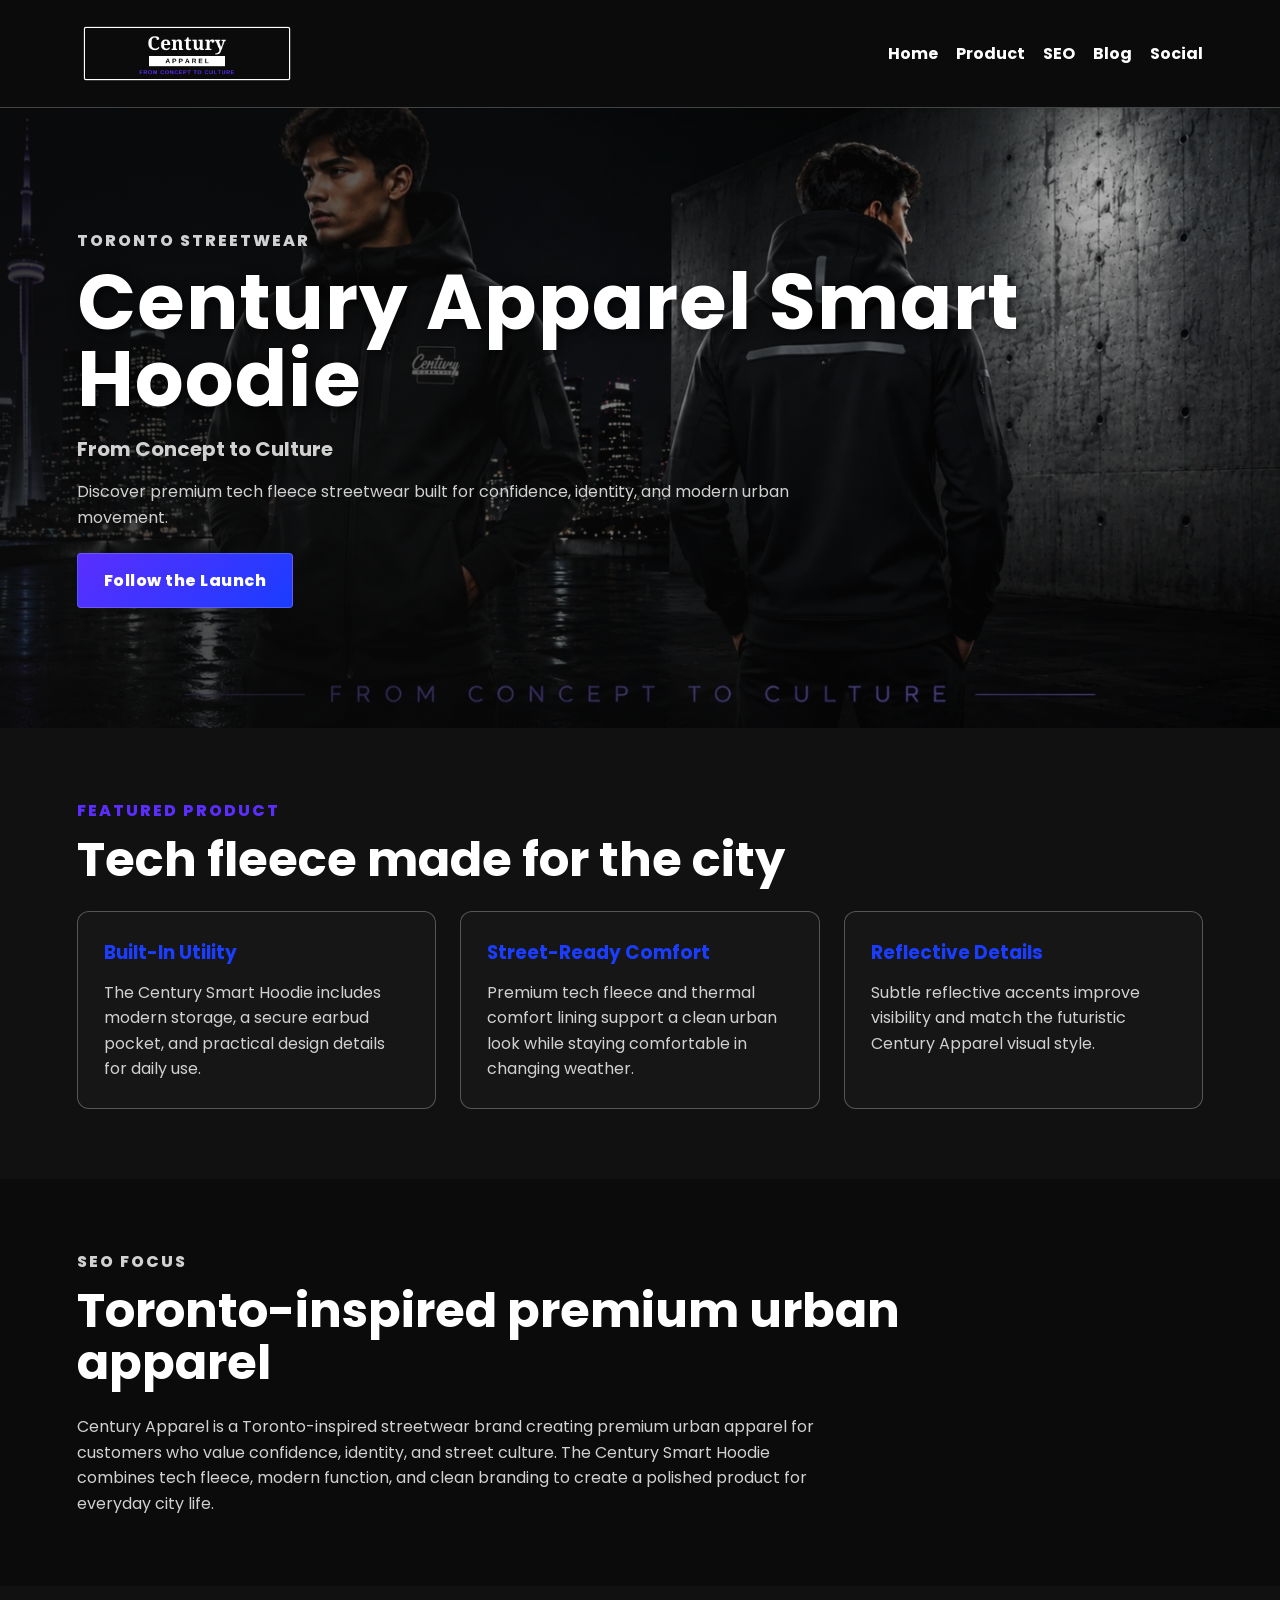
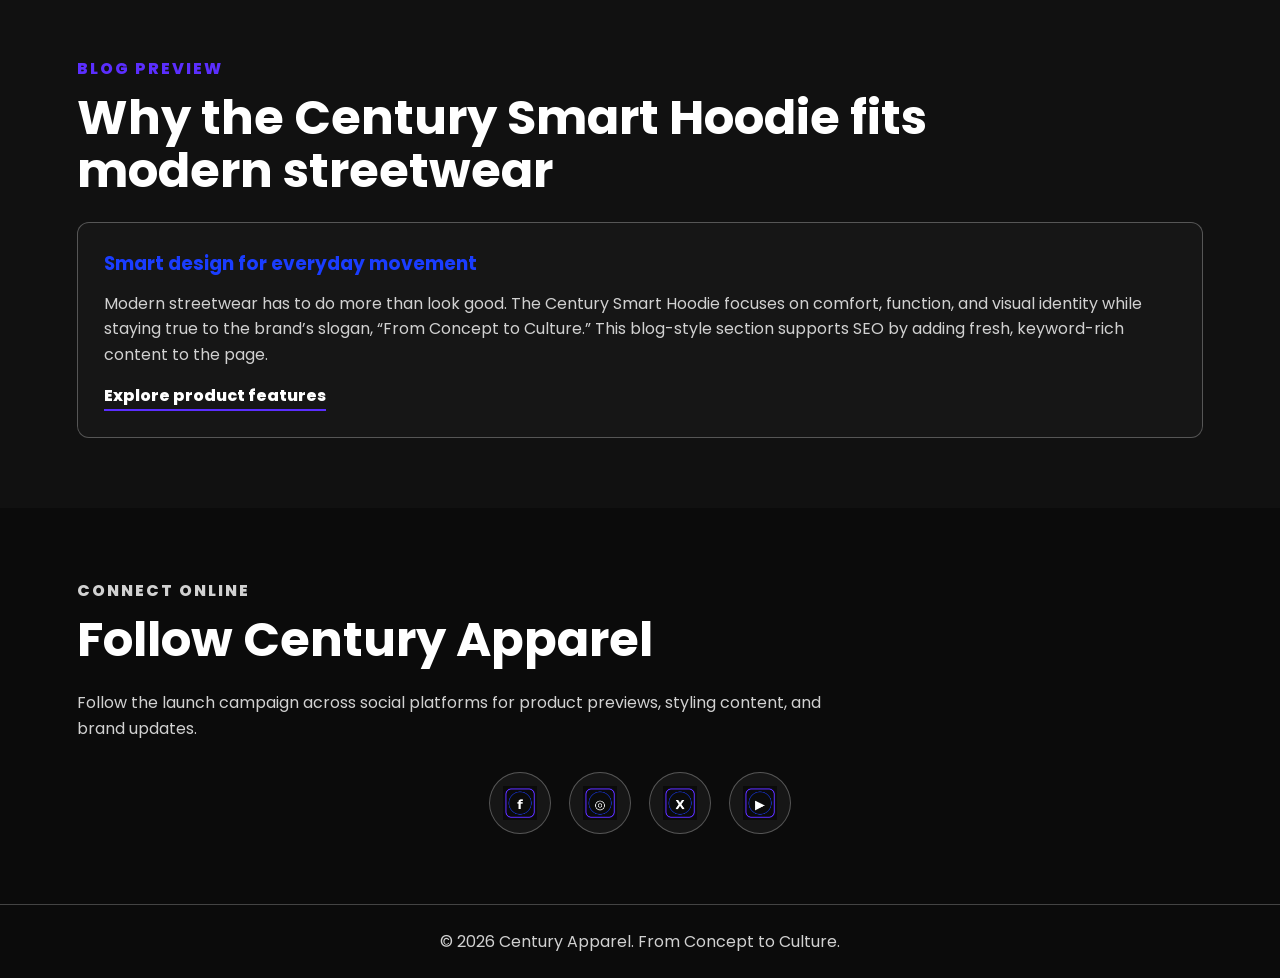
==== index.html @ 3e0d1582 "Add files via upload" ====
<!DOCTYPE html>
<html lang="en">
<head>
  <meta charset="UTF-8">
  <meta name="viewport" content="width=device-width, initial-scale=1.0">

  <title>Century Apparel | Toronto Smart Hoodie and Urban Streetwear</title>
  <meta name="description" content="Century Apparel creates Toronto-inspired premium urban streetwear, including the Century Smart Hoodie built with tech fleece, reflective details, and modern streetwear function.">
  <meta name="keywords" content="Century Apparel, Toronto streetwear, smart hoodie, tech fleece hoodie, urban apparel, premium streetwear, From Concept to Culture">
  <meta name="author" content="Century Apparel">
  <meta name="robots" content="index, follow">

  <meta property="og:title" content="Century Apparel | From Concept to Culture">
  <meta property="og:description" content="Discover the Century Smart Hoodie, a premium tech fleece streetwear piece inspired by Toronto culture.">
  <meta property="og:type" content="website">
  <meta property="og:image" content="images/century-smart-hoodie-hero.webp">

  <meta name="twitter:card" content="summary_large_image">
  <meta name="twitter:title" content="Century Apparel Smart Hoodie">
  <meta name="twitter:description" content="Tech fleece. Street ready. Future built. From Concept to Culture.">
  <meta name="twitter:image" content="images/century-smart-hoodie-hero.webp">

  <link rel="preconnect" href="https://fonts.googleapis.com">
  <link rel="preconnect" href="https://fonts.gstatic.com" crossorigin>
  <link href="https://fonts.googleapis.com/css2?family=Poppins:wght@400;600;700;800&display=swap" rel="stylesheet">
  <link rel="stylesheet" href="style.css">
</head>
<body>
  <a class="skip-link" href="#main-content">Skip to main content</a>

  <header class="site-header">
    <a href="#home" aria-label="Century Apparel home">
      <img class="logo" src="images/century-apparel-logo.png" alt="Century Apparel official logo">
    </a>

    <nav class="site-nav" aria-label="Main navigation">
      <ul>
        <li><a href="#home">Home</a></li>
        <li><a href="#product">Product</a></li>
        <li><a href="#seo">SEO</a></li>
        <li><a href="#blog">Blog</a></li>
        <li><a href="#social">Social</a></li>
      </ul>
    </nav>
  </header>

  <main id="main-content">
    <section class="hero" id="home" aria-label="Century Apparel Smart Hoodie hero section">
      <div class="hero-content">
        <p class="eyebrow">Toronto Streetwear</p>
        <h1>Century Apparel Smart Hoodie</h1>
        <p class="tagline">From Concept to Culture</p>
        <p>
          Discover premium tech fleece streetwear built for confidence, identity,
          and modern urban movement.
        </p>
        <a class="button" href="#social">Follow the Launch</a>
      </div>
    </section>

    <section class="product" id="product" aria-labelledby="product-heading">
      <div class="section-wrap">
        <div class="section-heading">
          <p class="eyebrow">Featured Product</p>
          <h2 id="product-heading">Tech fleece made for the city</h2>
        </div>

        <div class="product-grid">
          <article class="card">
            <h3>Built-In Utility</h3>
            <p>The Century Smart Hoodie includes modern storage, a secure earbud pocket, and practical design details for daily use.</p>
          </article>

          <article class="card">
            <h3>Street-Ready Comfort</h3>
            <p>Premium tech fleece and thermal comfort lining support a clean urban look while staying comfortable in changing weather.</p>
          </article>

          <article class="card">
            <h3>Reflective Details</h3>
            <p>Subtle reflective accents improve visibility and match the futuristic Century Apparel visual style.</p>
          </article>
        </div>
      </div>
    </section>

    <section class="seo-copy" id="seo" aria-labelledby="seo-heading">
      <div class="section-wrap">
        <div class="section-heading">
          <p class="eyebrow">SEO Focus</p>
          <h2 id="seo-heading">Toronto-inspired premium urban apparel</h2>
        </div>
        <p>
          Century Apparel is a Toronto-inspired streetwear brand creating premium urban apparel for customers
          who value confidence, identity, and street culture. The Century Smart Hoodie combines tech fleece,
          modern function, and clean branding to create a polished product for everyday city life.
        </p>
      </div>
    </section>

    <section class="blog" id="blog" aria-labelledby="blog-heading">
      <div class="section-wrap">
        <div class="section-heading">
          <p class="eyebrow">Blog Preview</p>
          <h2 id="blog-heading">Why the Century Smart Hoodie fits modern streetwear</h2>
        </div>
        <article class="blog-card">
          <h3>Smart design for everyday movement</h3>
          <p>
            Modern streetwear has to do more than look good. The Century Smart Hoodie focuses on comfort,
            function, and visual identity while staying true to the brand’s slogan, “From Concept to Culture.”
            This blog-style section supports SEO by adding fresh, keyword-rich content to the page.
          </p>
          <a class="text-link" href="#product">Explore product features</a>
        </article>
      </div>
    </section>

    <section class="social-section" id="social" aria-labelledby="social-heading">
      <div class="section-wrap">
        <div class="section-heading">
          <p class="eyebrow">Connect Online</p>
          <h2 id="social-heading">Follow Century Apparel</h2>
        </div>
        <p>
          Follow the launch campaign across social platforms for product previews, styling content,
          and brand updates.
        </p>

        <nav class="social-icons" aria-label="Century Apparel social media links">
  <a href="https://example.com/facebook" target="_blank" rel="noopener noreferrer" aria-label="Visit Century Apparel on Facebook">
    <img src="images/facebook-icon.png" alt="Facebook icon">
  </a>
  <a href="https://example.com/instagram" target="_blank" rel="noopener noreferrer" aria-label="Visit Century Apparel on Instagram">
    <img src="images/instagram-icon.png" alt="Instagram icon">
  </a>
  <a href="https://example.com/x" target="_blank" rel="noopener noreferrer" aria-label="Visit Century Apparel on X">
    <img src="images/x-icon.png" alt="X icon">
  </a>
  <a href="https://example.com/youtube" target="_blank" rel="noopener noreferrer" aria-label="Visit Century Apparel on YouTube">
    <img src="images/youtube-icon.png" alt="YouTube icon">
  </a>
</nav>
      </div>
    </section>
  </main>

  <footer>
    <p>&copy; 2026 Century Apparel. From Concept to Culture.</p>
  </footer>
</body>
</html>
---- style.css ----
:root {
  --jet-black: #0B0B0B;
  --pure-white: #FFFFFF;
  --light-grey: #D1D1D1;
  --stone-grey: #8A8A8A;
  --royal-purple: #5B2EFF;
  --royal-blue: #1A3DFF;
  --panel: #111111;
  --panel-soft: #161616;
}

* {
  box-sizing: border-box;
  margin: 0;
  padding: 0;
}

html {
  scroll-behavior: smooth;
}

body {
  font-family: "Poppins", Arial, Helvetica, sans-serif;
  color: var(--pure-white);
  background: var(--jet-black);
  line-height: 1.6;
}

.skip-link {
  position: absolute;
  left: -999px;
  top: 12px;
  padding: 12px 16px;
  color: var(--pure-white);
  background: var(--royal-purple);
  text-decoration: none;
  font-weight: 700;
  z-index: 1000;
}

.skip-link:focus {
  left: 12px;
}

.site-header {
  display: flex;
  align-items: center;
  justify-content: space-between;
  gap: 24px;
  padding: 20px 6%;
  border-bottom: 1px solid rgba(138, 138, 138, 0.45);
  background: var(--jet-black);
}

.logo {
  width: 220px;
  max-width: 100%;
  height: auto;
  display: block;
}

.site-nav ul {
  display: flex;
  flex-wrap: wrap;
  gap: 18px;
  align-items: center;
  justify-content: center;
  list-style: none;
}

.site-nav a {
  color: var(--pure-white);
  text-decoration: none;
  font-weight: 700;
  transition: color 0.25s ease;
}

.site-nav a:hover,
.site-nav a:focus {
  color: var(--royal-purple);
  outline: 2px solid var(--royal-purple);
  outline-offset: 4px;
}

.hero {
  min-height: 620px;
  padding: 90px 6%;
  background-image:
    linear-gradient(90deg, rgba(11, 11, 11, 0.82), rgba(11, 11, 11, 0.22)),
    url("images/century-smart-hoodie-hero.webp");
  background-size: cover;
  background-position: center;
  display: grid;
  align-items: center;
}

.hero-content,
.section-wrap {
  max-width: 1180px;
  margin: 0 auto;
}

.hero-content {
  width: 100%;
}

.eyebrow {
  color: var(--royal-purple);
  font-weight: 800;
  letter-spacing: 2px;
  text-transform: uppercase;
  margin-bottom: 10px;
}

h1 {
  font-size: clamp(2.4rem, 6vw, 5rem);
  line-height: 1;
  margin-bottom: 16px;
  letter-spacing: 1px;
  text-shadow: 2px 2px 12px rgba(0, 0, 0, 0.72);
}

.tagline {
  color: var(--light-grey);
  font-size: 1.25rem;
  font-weight: 700;
  margin-bottom: 14px;
}

.hero p,
.seo-copy p,
.social-section p {
  max-width: 760px;
  color: var(--light-grey);
}

.button {
  display: inline-block;
  margin-top: 22px;
  padding: 14px 26px;
  color: var(--pure-white);
  background: linear-gradient(135deg, var(--royal-purple), var(--royal-blue));
  text-decoration: none;
  font-weight: 800;
  border-radius: 4px;
  border: 1px solid rgba(255, 255, 255, 0.18);
  letter-spacing: 0.5px;
  transition: transform 0.25s ease, box-shadow 0.25s ease, filter 0.25s ease;
}

.button:hover,
.button:focus {
  transform: translateY(-3px) scale(1.03);
  box-shadow: 0 12px 34px rgba(91, 46, 255, 0.45);
  filter: brightness(1.12);
  outline: none;
}

main section {
  padding: 70px 6%;
}

.product,
.blog {
  background: var(--panel);
}

.seo-copy,
.social-section {
  background: var(--jet-black);
}

.section-heading {
  max-width: 900px;
  margin-bottom: 24px;
}

h2 {
  font-size: clamp(1.8rem, 4vw, 3rem);
  line-height: 1.1;
  margin-bottom: 12px;
}

h3 {
  color: var(--royal-blue);
  margin-bottom: 12px;
}

.product-grid {
  display: grid;
  grid-template-columns: repeat(3, minmax(0, 1fr));
  gap: 24px;
}

.card,
.blog-card {
  padding: 26px;
  background: var(--panel-soft);
  border: 1px solid rgba(138, 138, 138, 0.55);
  border-radius: 12px;
  transition: transform 0.25s ease, border-color 0.25s ease, box-shadow 0.25s ease;
}

.card:hover,
.card:focus-within,
.blog-card:hover,
.blog-card:focus-within {
  transform: translateY(-4px);
  border-color: var(--royal-purple);
  box-shadow: 0 14px 34px rgba(91, 46, 255, 0.25);
}

.card p,
.blog-card p {
  color: var(--light-grey);
}

.text-link {
  display: inline-block;
  margin-top: 16px;
  color: var(--pure-white);
  font-weight: 800;
  text-decoration: none;
  border-bottom: 2px solid var(--royal-purple);
}

.text-link:hover,
.text-link:focus {
  color: var(--royal-purple);
  outline: 2px solid var(--royal-purple);
  outline-offset: 4px;
}

.social-icons {
  display: flex;
  justify-content: center;
  flex-wrap: wrap;
  gap: 18px;
  margin: 30px 0 0;
}

.social-icons a {
  display: inline-flex;
  align-items: center;
  justify-content: center;
  width: 62px;
  height: 62px;
  border: 1px solid rgba(138, 138, 138, 0.55);
  border-radius: 50%;
  background: var(--panel-soft);
  transition: transform 0.25s ease, border-color 0.25s ease, box-shadow 0.25s ease;
}

.social-icons img {
  width: 34px;
  height: 34px;
  object-fit: contain;
  transition: transform 0.25s ease;
}

.social-icons a:hover,
.social-icons a:focus {
  transform: translateY(-4px) scale(1.08);
  border-color: var(--royal-purple);
  box-shadow: 0 14px 34px rgba(91, 46, 255, 0.35);
  outline: none;
}

.social-icons a:hover img,
.social-icons a:focus img {
  transform: scale(1.15);
}

footer {
  padding: 24px 6%;
  text-align: center;
  color: var(--light-grey);
  border-top: 1px solid rgba(138, 138, 138, 0.45);
  background: var(--jet-black);
}

@media (max-width: 900px) {
  .site-header {
    flex-direction: column;
    text-align: center;
  }

  .site-nav ul {
    gap: 10px;
  }

  .site-nav a {
    display: inline-block;
    padding: 6px;
  }

  .logo {
    width: 190px;
  }

  .hero {
    min-height: 520px;
    padding: 72px 6%;
    background-position: center;
  }

  .product-grid {
    grid-template-columns: 1fr;
  }
}

@media (max-width: 600px) {
  main section {
    padding: 52px 5%;
  }

  .hero {
    min-height: 470px;
    padding: 58px 5%;
  }

  .button {
    width: 100%;
    text-align: center;
  }

  .social-icons a {
    width: 56px;
    height: 56px;
  }
}
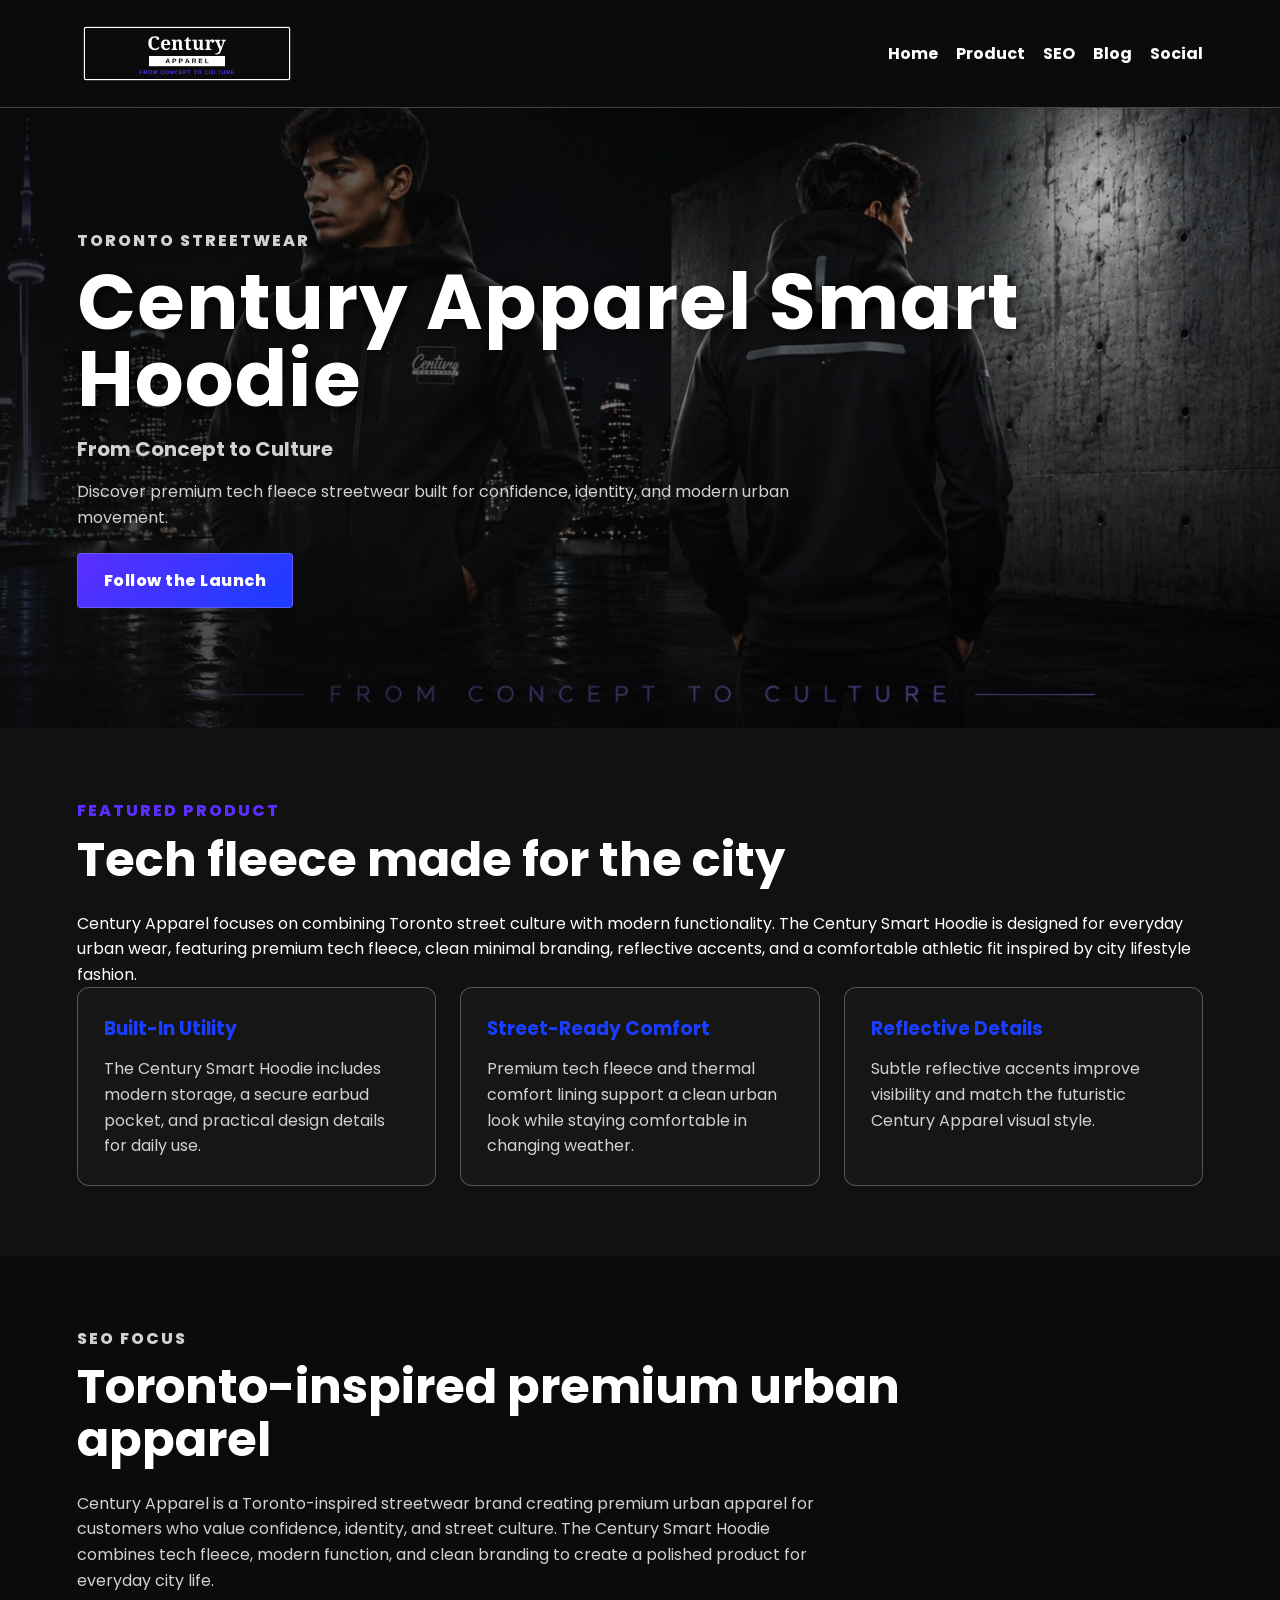
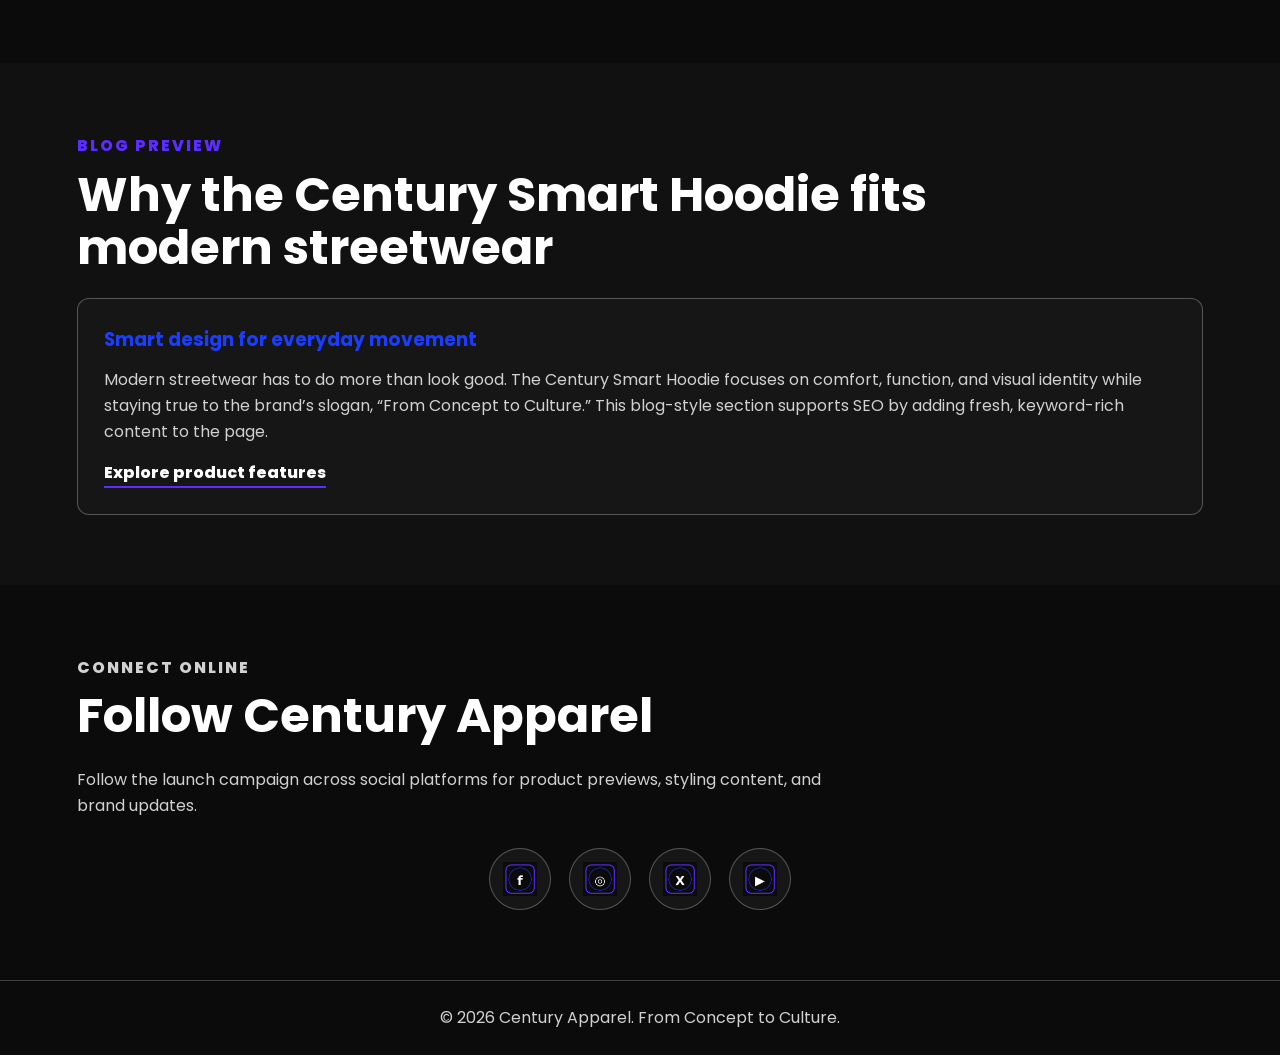
==== commit 01f1b6ea: "Add product description for Century Smart Hoodie Added a description paragraph for the Century Smart" ====
--- a/index.html
+++ b/index.html
@@ -64,7 +64,11 @@
           <p class="eyebrow">Featured Product</p>
           <h2 id="product-heading">Tech fleece made for the city</h2>
         </div>
-
+<p>
+Century Apparel focuses on combining Toronto street culture with modern functionality. 
+The Century Smart Hoodie is designed for everyday urban wear, featuring premium tech fleece, 
+clean minimal branding, reflective accents, and a comfortable athletic fit inspired by city lifestyle fashion.
+</p>
         <div class="product-grid">
           <article class="card">
             <h3>Built-In Utility</h3>
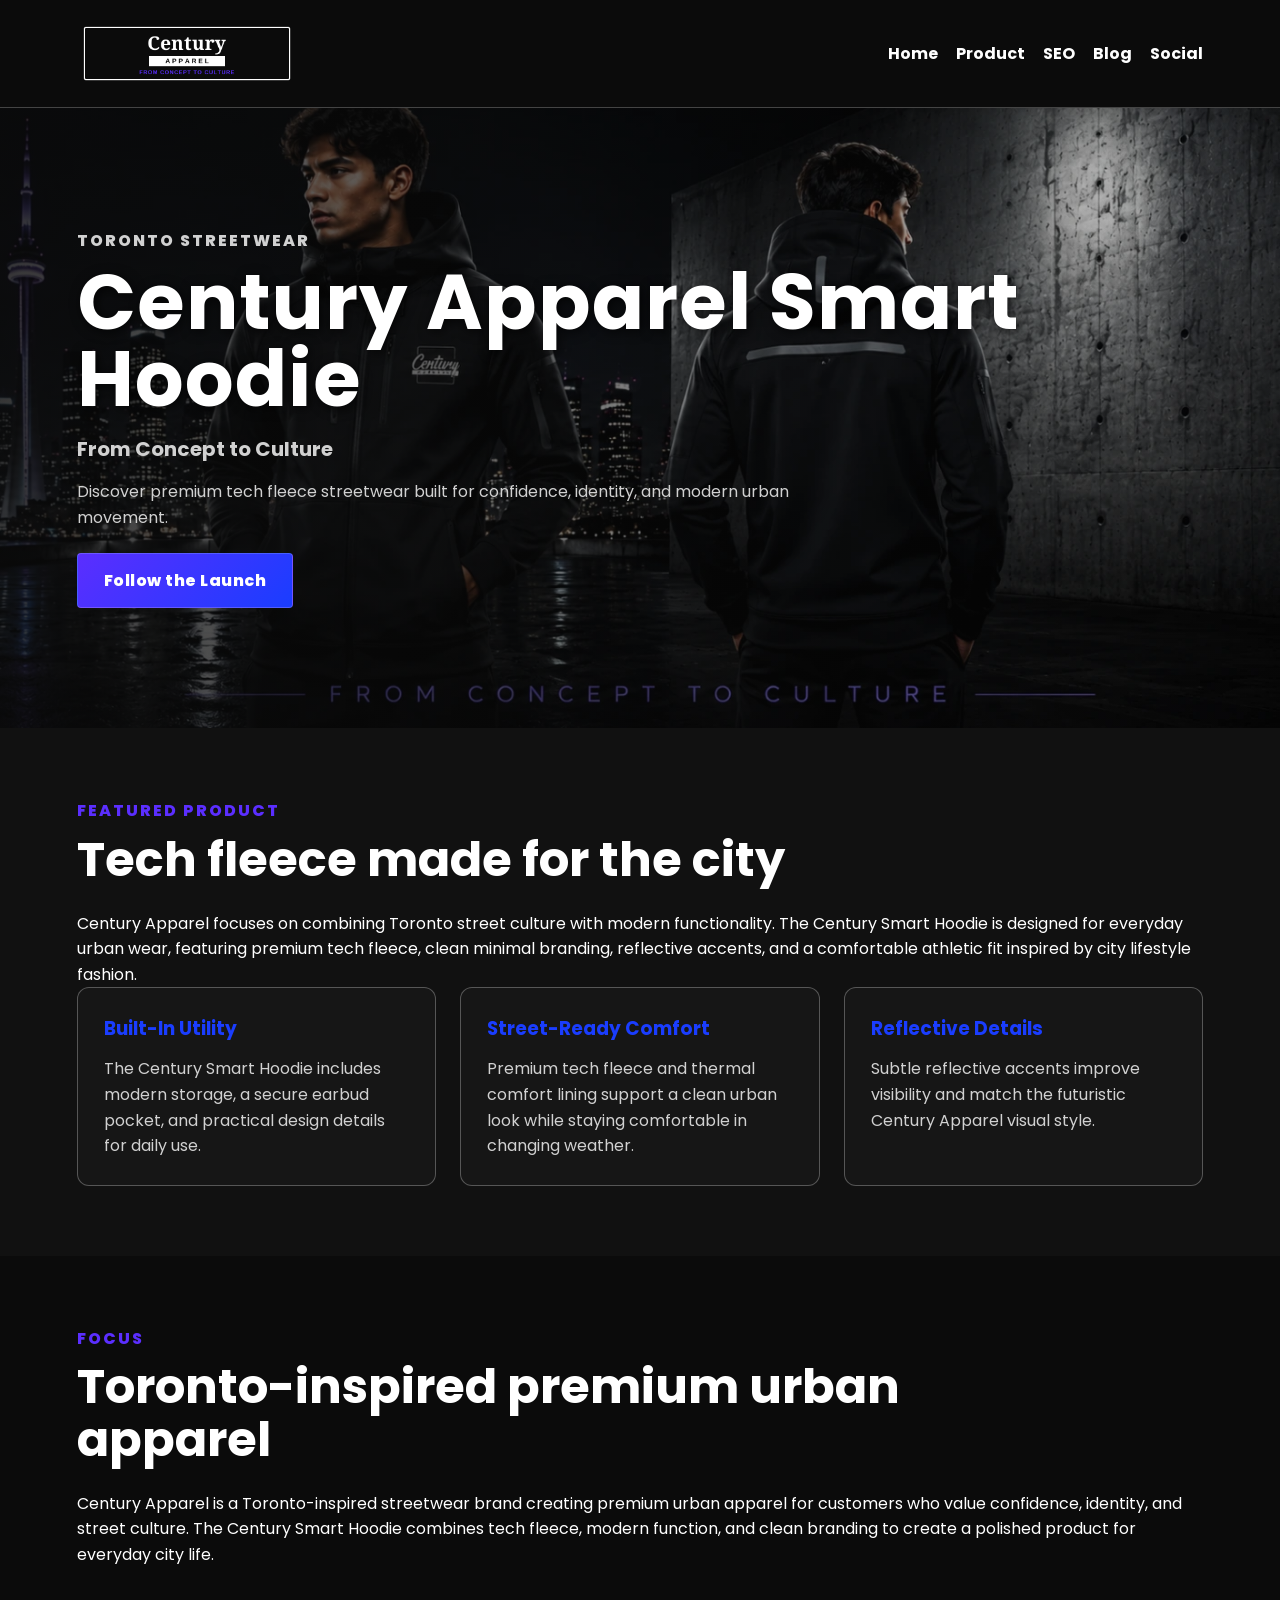
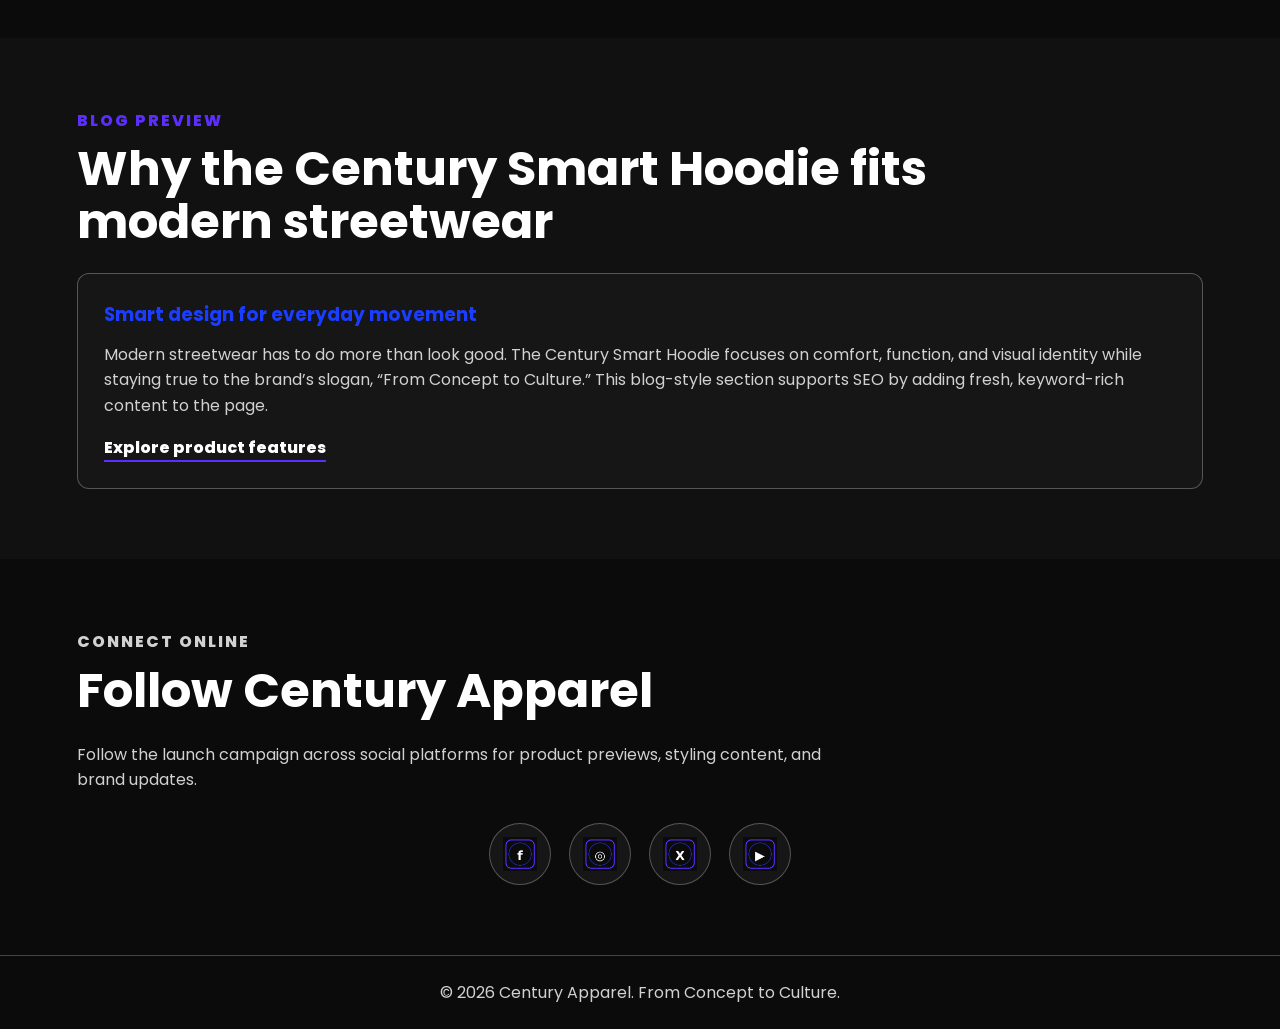
==== commit e7a3692c: "Rename SEO section to Focus section" ====
--- a/index.html
+++ b/index.html
@@ -5,7 +5,7 @@
   <meta name="viewport" content="width=device-width, initial-scale=1.0">
 
   <title>Century Apparel | Toronto Smart Hoodie and Urban Streetwear</title>
-  <meta name="description" content="Century Apparel creates Toronto-inspired premium urban streetwear, including the Century Smart Hoodie built with tech fleece, reflective details, and modern streetwear function.">
+ <meta name="description" content="Century Apparel creates Toronto-inspired urban streetwear featuring the Century Smart Hoodie with tech fleece, reflective details, and modern comfort.">
   <meta name="keywords" content="Century Apparel, Toronto streetwear, smart hoodie, tech fleece hoodie, urban apparel, premium streetwear, From Concept to Culture">
   <meta name="author" content="Century Apparel">
   <meta name="robots" content="index, follow">
@@ -88,11 +88,11 @@
       </div>
     </section>
 
-    <section class="seo-copy" id="seo" aria-labelledby="seo-heading">
+    <section class="focus-copy" id="focus" aria-labelledby="focus-heading">
       <div class="section-wrap">
         <div class="section-heading">
-          <p class="eyebrow">SEO Focus</p>
-          <h2 id="seo-heading">Toronto-inspired premium urban apparel</h2>
+         <p class="eyebrow">Focus</p>
+<h2 id="focus-heading">Toronto-inspired premium urban apparel</h2>
         </div>
         <p>
           Century Apparel is a Toronto-inspired streetwear brand creating premium urban apparel for customers
--- a/style.css
+++ b/style.css
@@ -329,3 +329,7 @@
     height: 56px;
   }
 }
+.product .section-heading p:last-child {
+    margin-bottom: 2rem;
+    line-height: 1.8;
+}
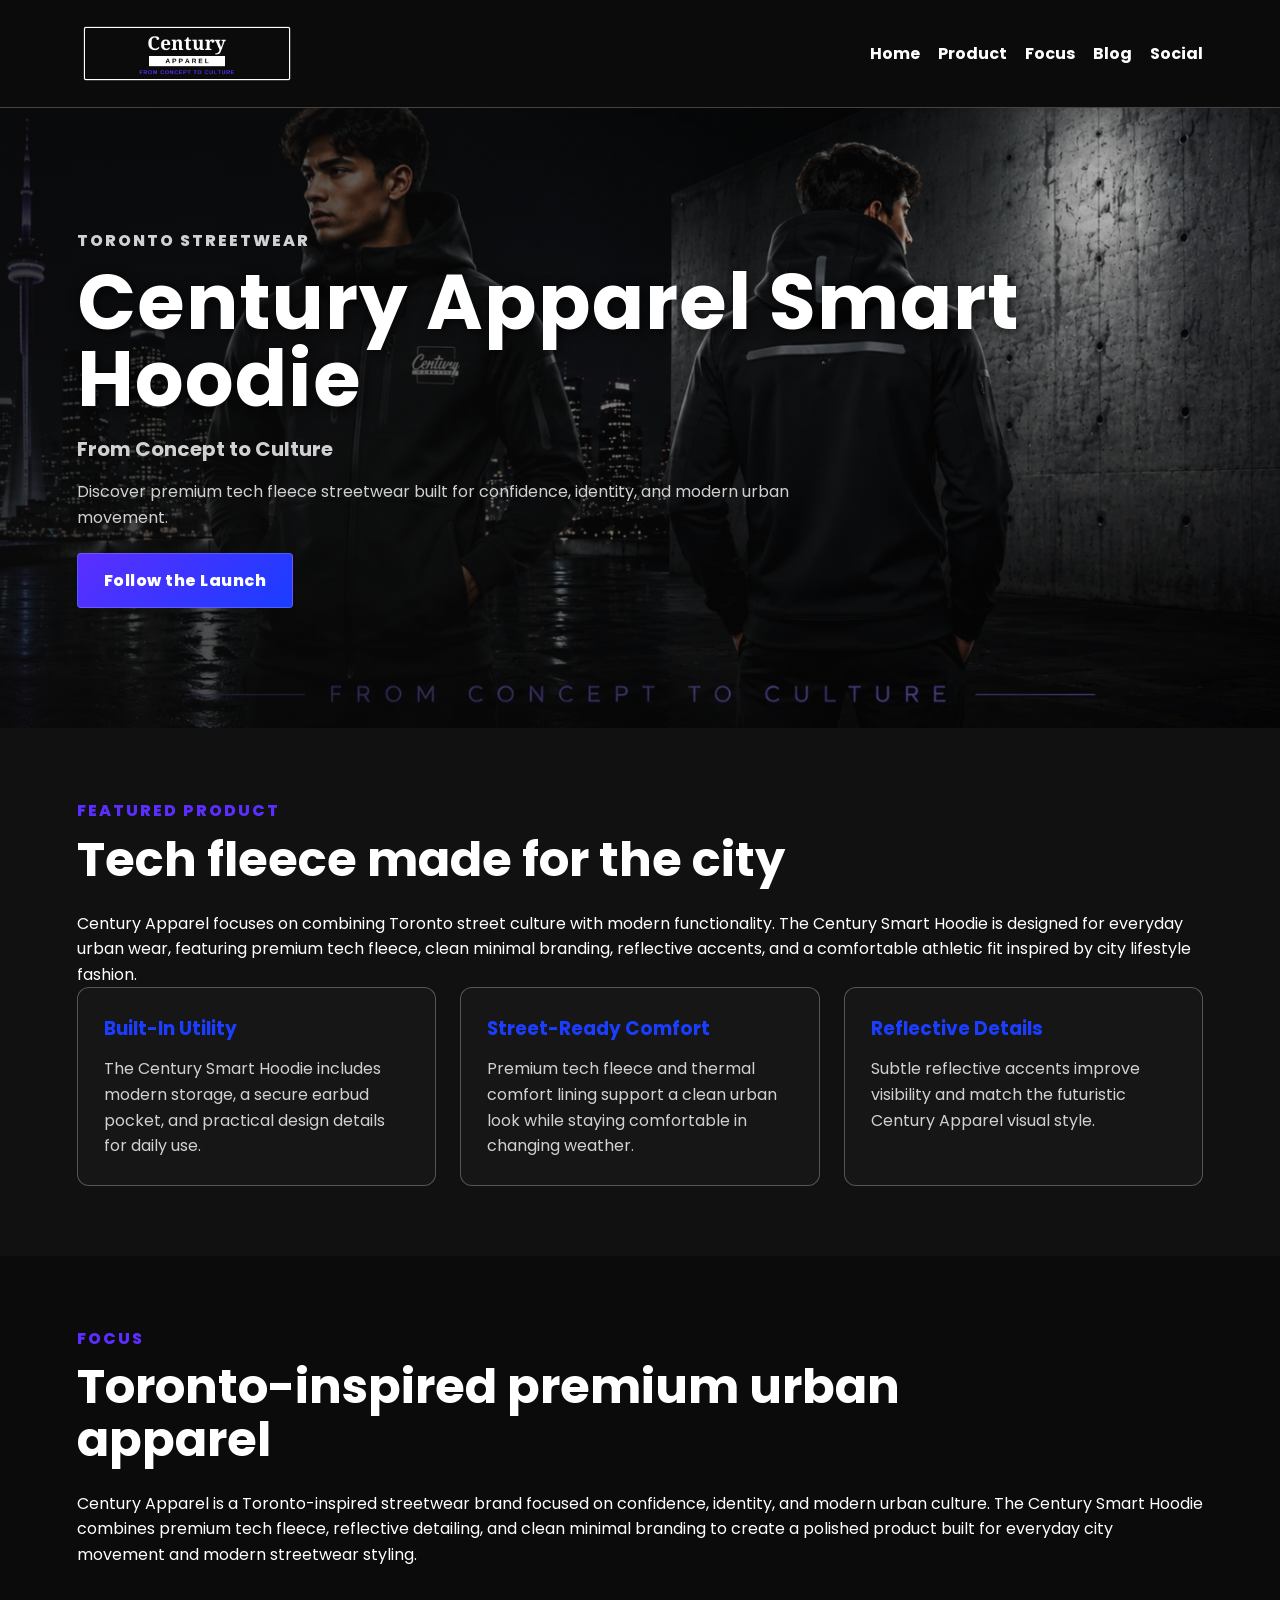
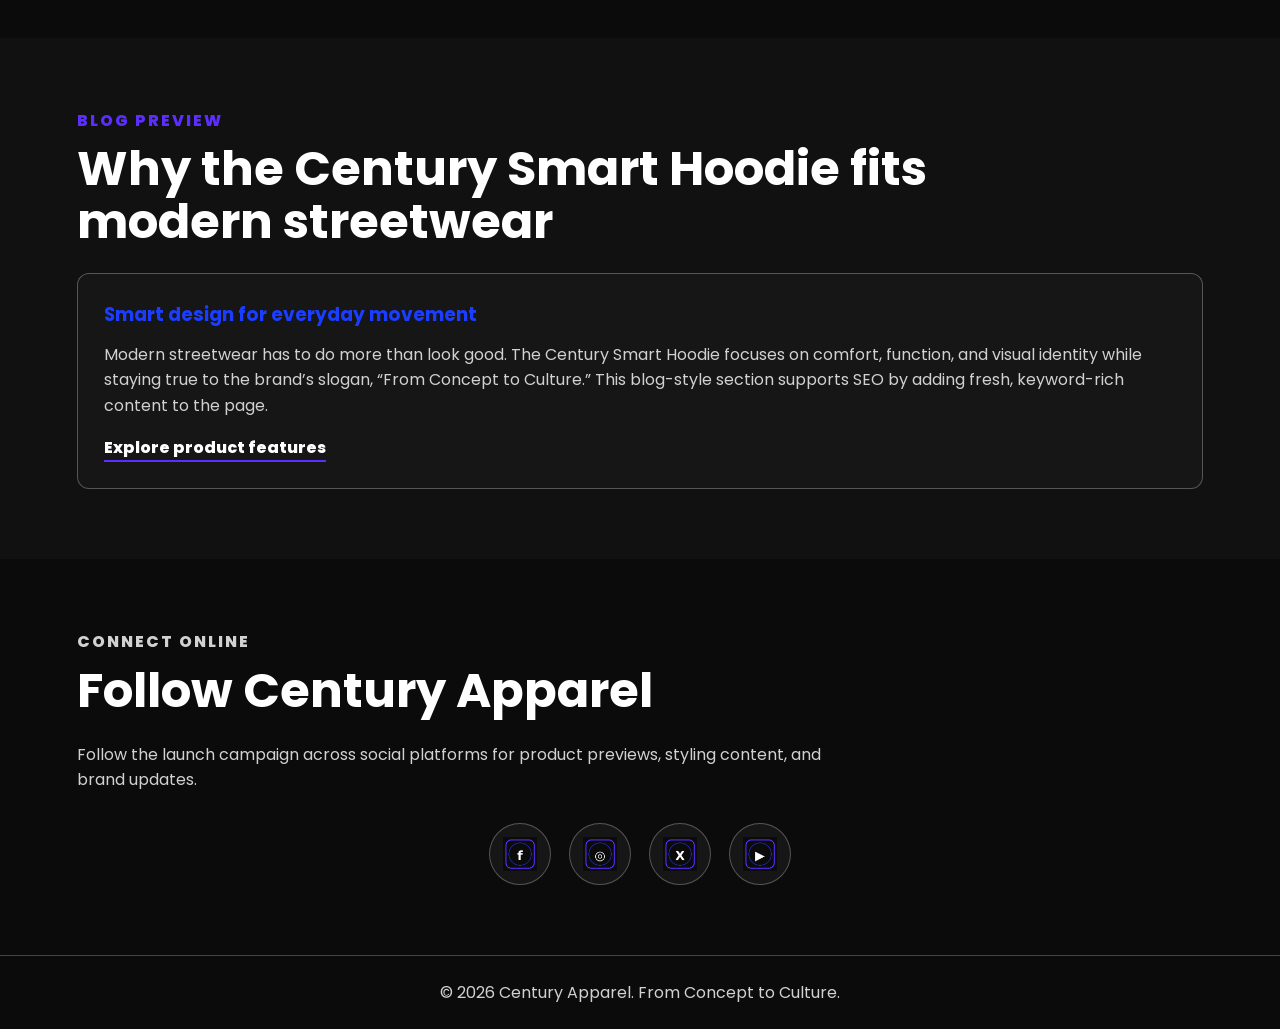
==== commit 837904f4: "Update index.html" ====
--- a/index.html
+++ b/index.html
@@ -34,14 +34,14 @@
     </a>
 
     <nav class="site-nav" aria-label="Main navigation">
-      <ul>
-        <li><a href="#home">Home</a></li>
-        <li><a href="#product">Product</a></li>
-        <li><a href="#seo">SEO</a></li>
-        <li><a href="#blog">Blog</a></li>
-        <li><a href="#social">Social</a></li>
-      </ul>
-    </nav>
+  <ul>
+    <li><a href="#home">Home</a></li>
+    <li><a href="#product">Product</a></li>
+    <li><a href="#focus">Focus</a></li>
+    <li><a href="#blog">Blog</a></li>
+    <li><a href="#social">Social</a></li>
+  </ul>
+</nav>
   </header>
 
   <main id="main-content">
@@ -89,18 +89,20 @@
     </section>
 
     <section class="focus-copy" id="focus" aria-labelledby="focus-heading">
-      <div class="section-wrap">
-        <div class="section-heading">
-         <p class="eyebrow">Focus</p>
-<h2 id="focus-heading">Toronto-inspired premium urban apparel</h2>
-        </div>
-        <p>
-          Century Apparel is a Toronto-inspired streetwear brand creating premium urban apparel for customers
-          who value confidence, identity, and street culture. The Century Smart Hoodie combines tech fleece,
-          modern function, and clean branding to create a polished product for everyday city life.
-        </p>
-      </div>
-    </section>
+  <div class="section-wrap">
+    <div class="section-heading">
+      <p class="eyebrow">Focus</p>
+      <h2 id="focus-heading">Toronto-inspired premium urban apparel</h2>
+    </div>
+
+    <p>
+      Century Apparel is a Toronto-inspired streetwear brand focused on confidence,
+      identity, and modern urban culture. The Century Smart Hoodie combines premium
+      tech fleece, reflective detailing, and clean minimal branding to create a
+      polished product built for everyday city movement and modern streetwear styling.
+    </p>
+  </div>
+</section>
 
     <section class="blog" id="blog" aria-labelledby="blog-heading">
       <div class="section-wrap">
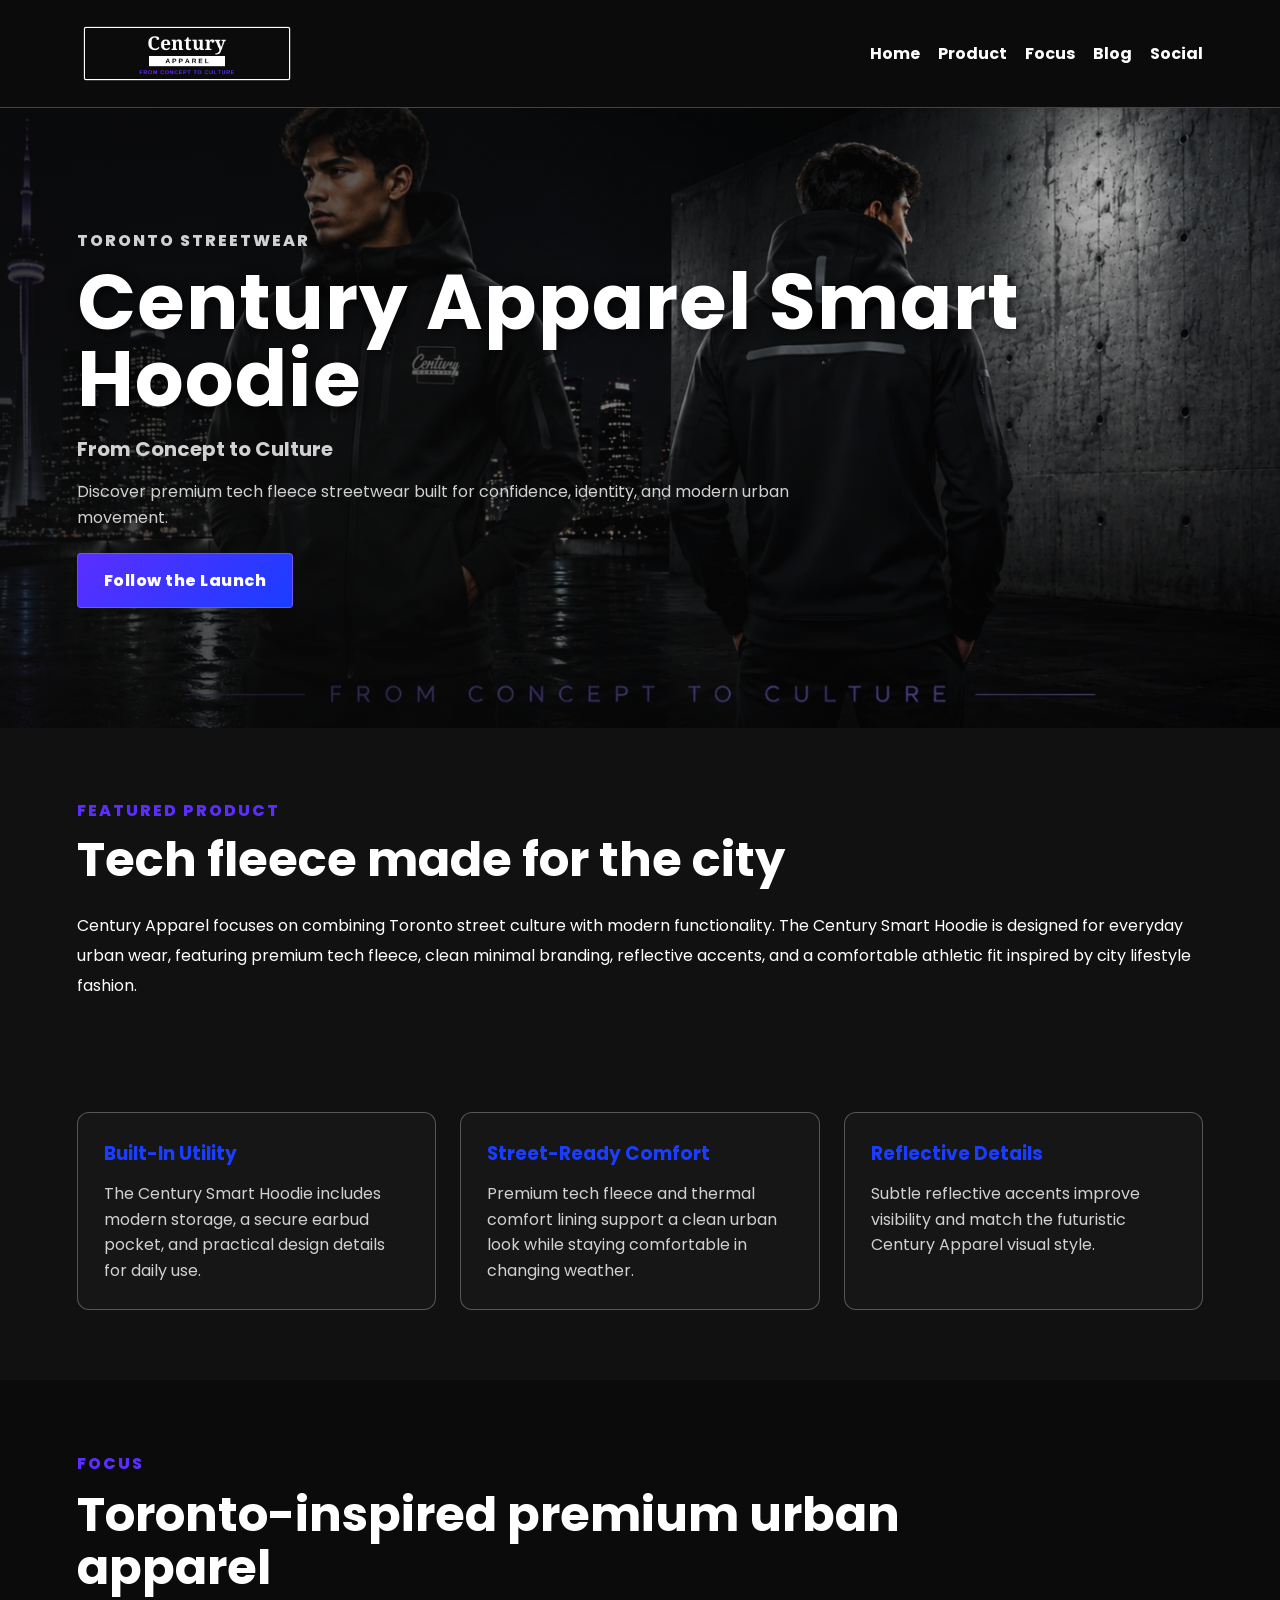
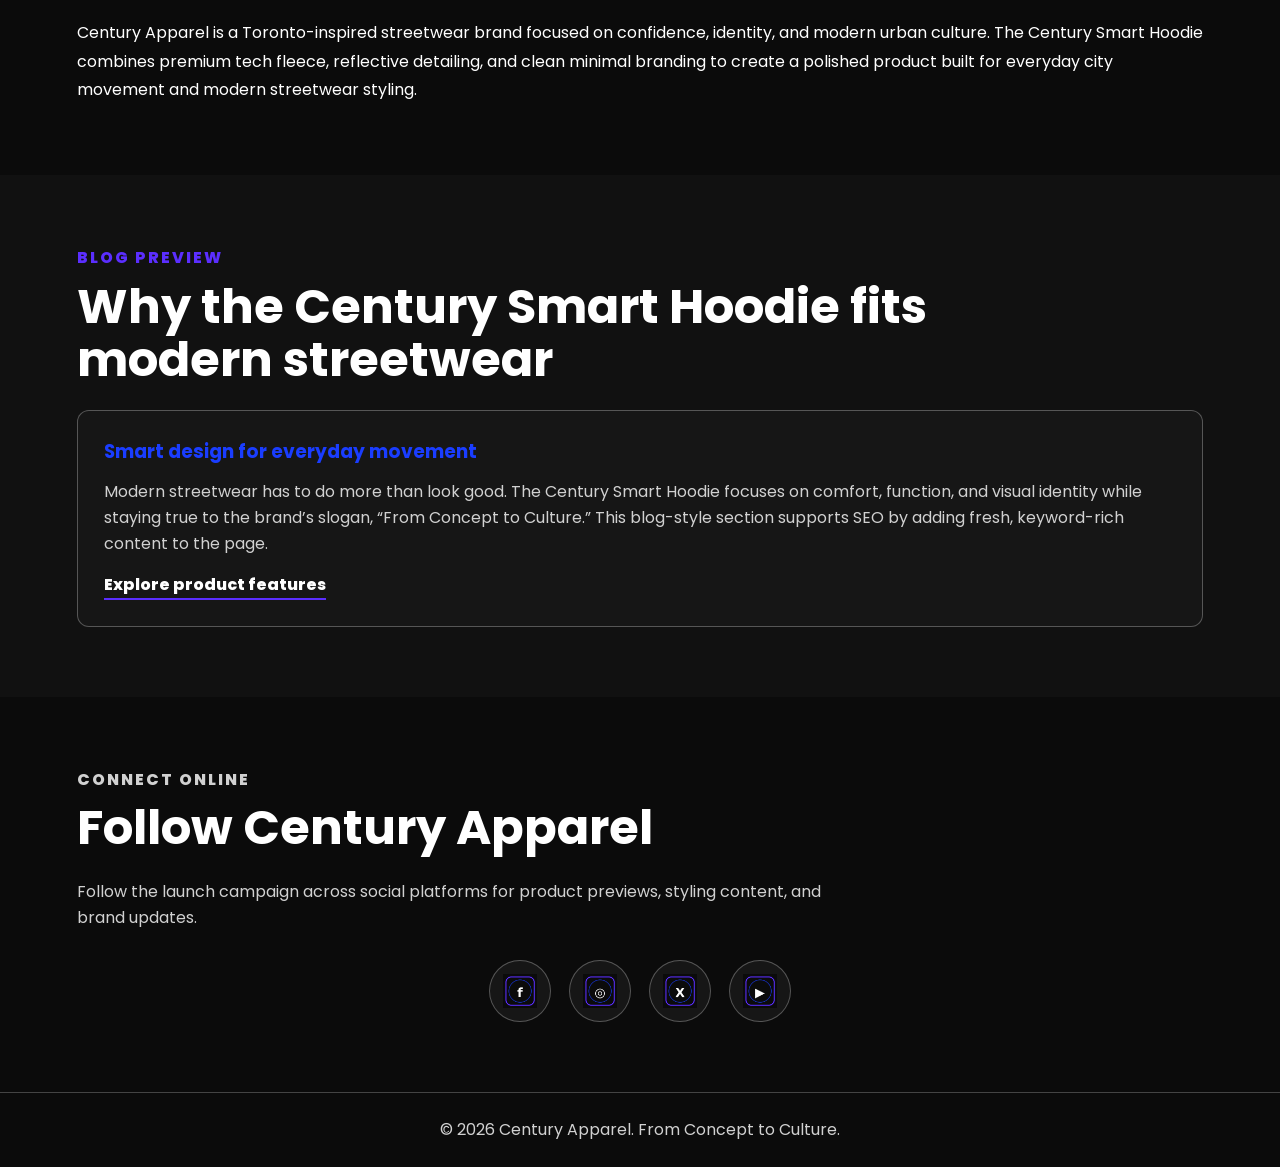
==== commit 959ac3f5: "Update index.html" ====
--- a/index.html
+++ b/index.html
@@ -69,6 +69,7 @@
 The Century Smart Hoodie is designed for everyday urban wear, featuring premium tech fleece, 
 clean minimal branding, reflective accents, and a comfortable athletic fit inspired by city lifestyle fashion.
 </p>
+       <p>&nbsp;</p> 
         <div class="product-grid">
           <article class="card">
             <h3>Built-In Utility</h3>
--- a/style.css
+++ b/style.css
@@ -333,3 +333,16 @@
     margin-bottom: 2rem;
     line-height: 1.8;
 }
+.product .section-heading p:last-child {
+    margin-bottom: 2rem;
+    line-height: 1.8;
+}
+
+.focus-copy p {
+    line-height: 1.8;
+}
+.product .section-wrap > p {
+    margin-bottom: 2.5rem;
+    line-height: 1.9;
+    max-width: 1200px;
+}
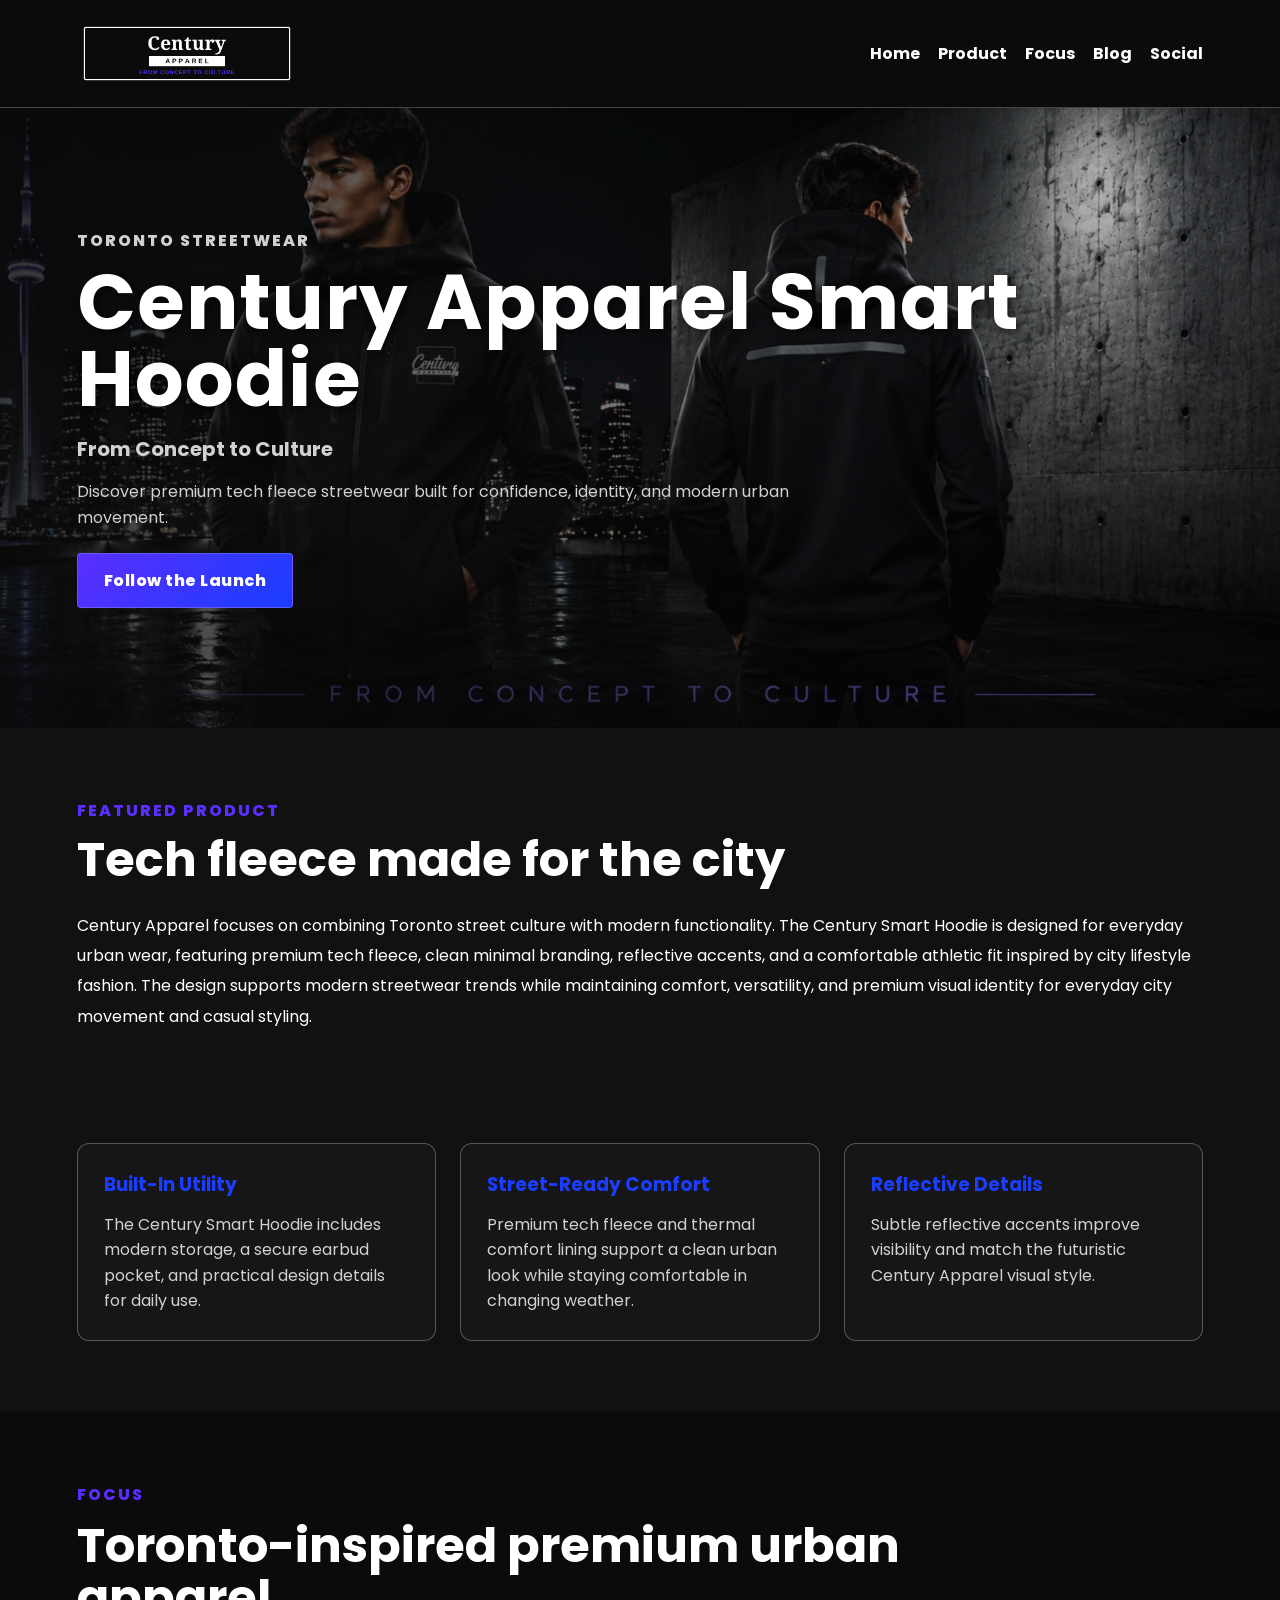
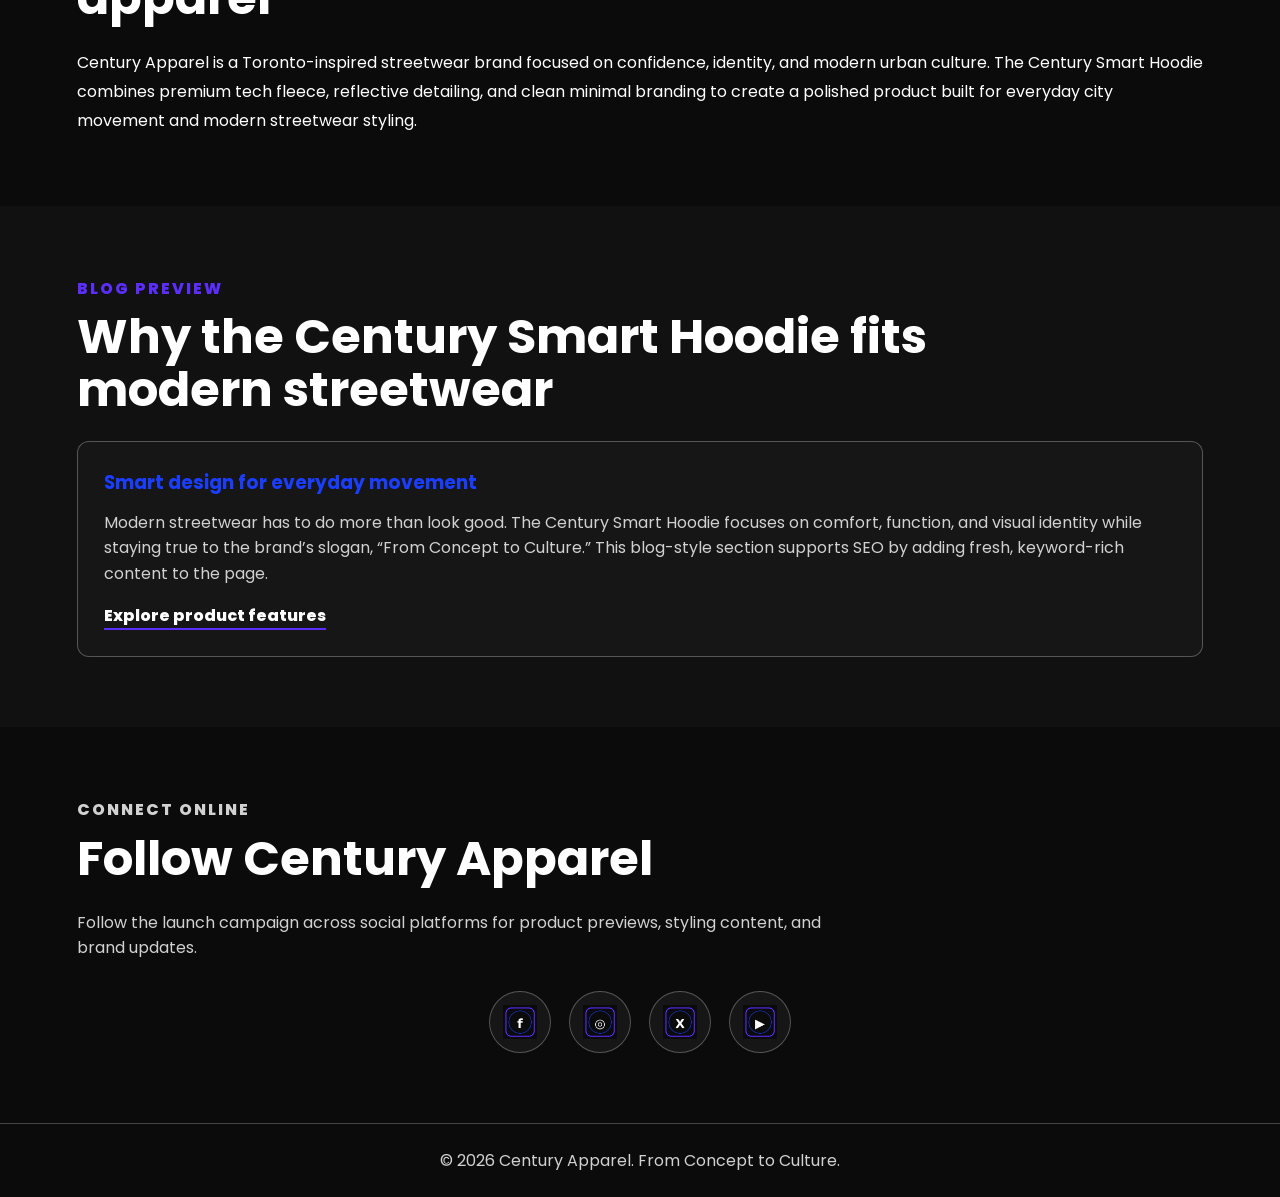
==== commit 2838f35d: "Enhance product description for Century Smart Hoodie Added additional details about the Century Smar" ====
--- a/index.html
+++ b/index.html
@@ -67,7 +67,8 @@
 <p>
 Century Apparel focuses on combining Toronto street culture with modern functionality. 
 The Century Smart Hoodie is designed for everyday urban wear, featuring premium tech fleece, 
-clean minimal branding, reflective accents, and a comfortable athletic fit inspired by city lifestyle fashion.
+clean minimal branding, reflective accents, and a comfortable athletic fit inspired by city lifestyle fashion. 
+The design supports modern streetwear trends while maintaining comfort, versatility, and premium visual identity for everyday city movement and casual styling.
 </p>
        <p>&nbsp;</p> 
         <div class="product-grid">
